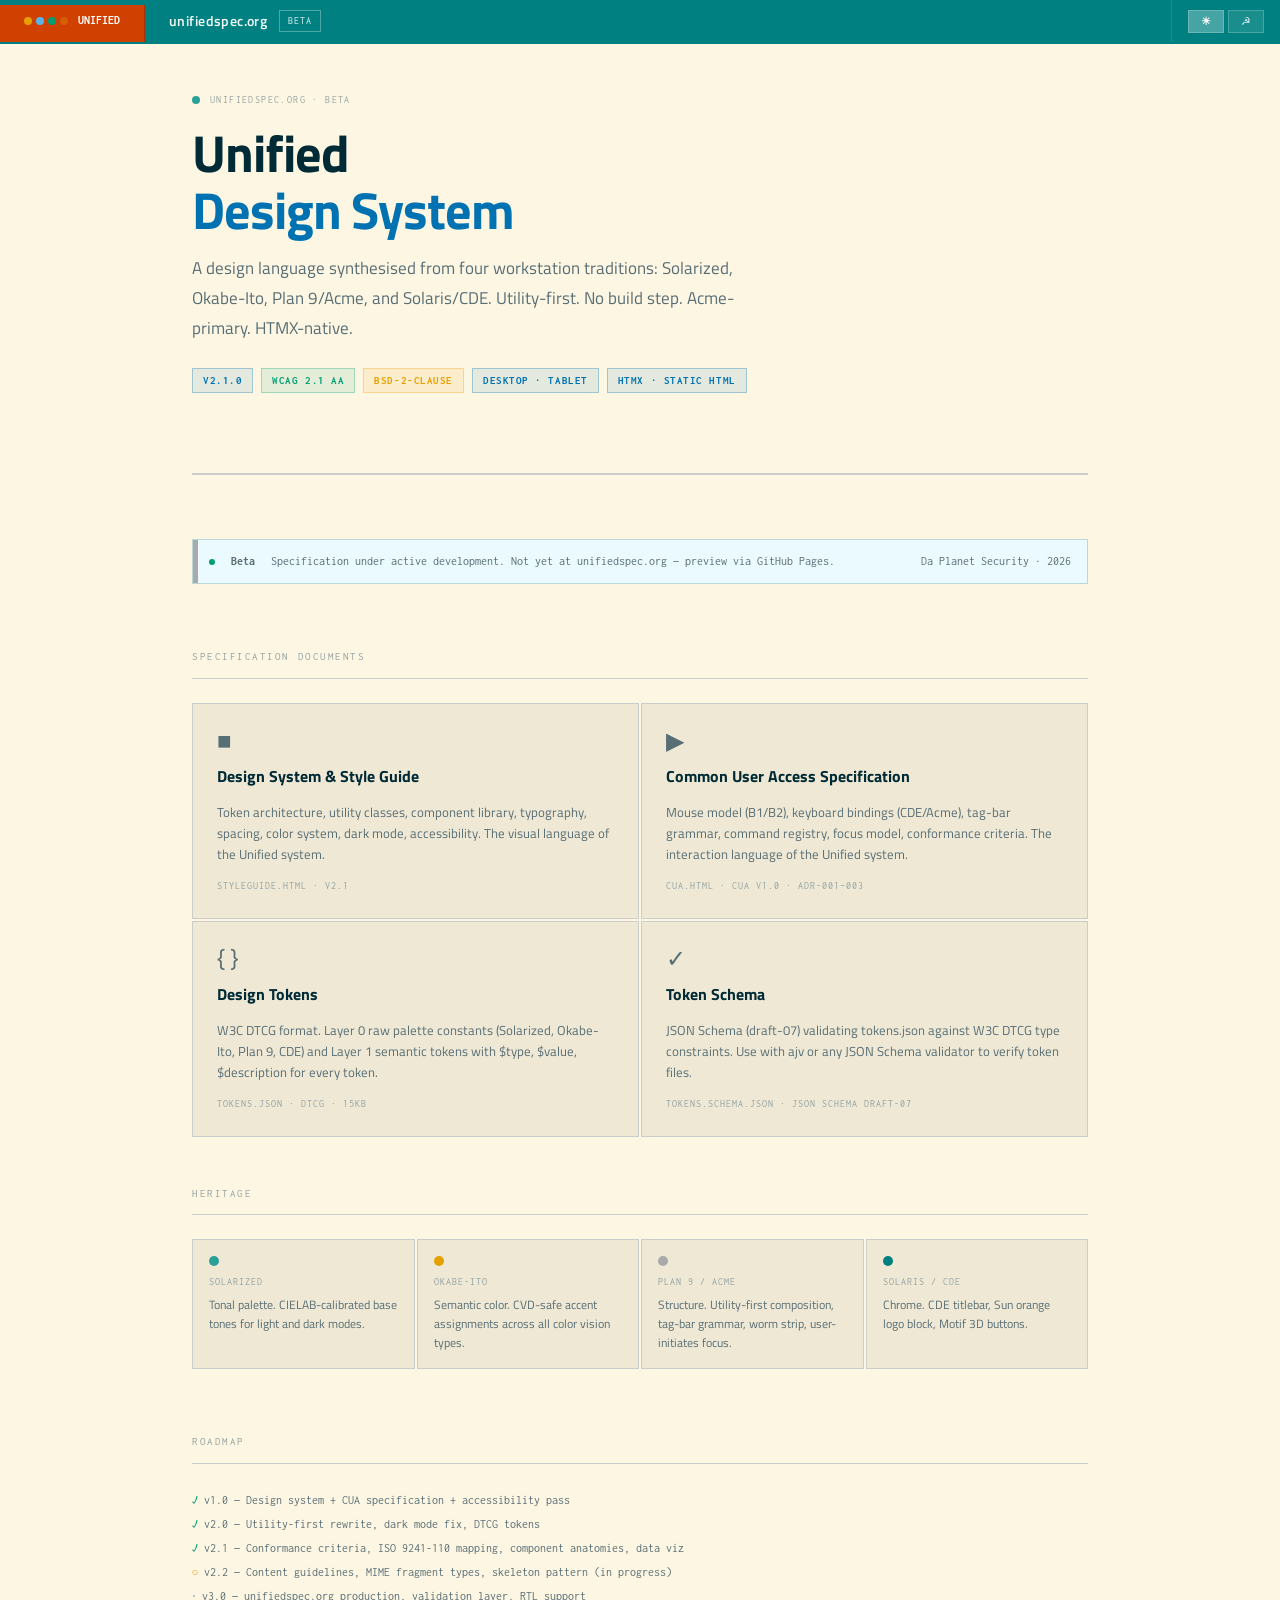
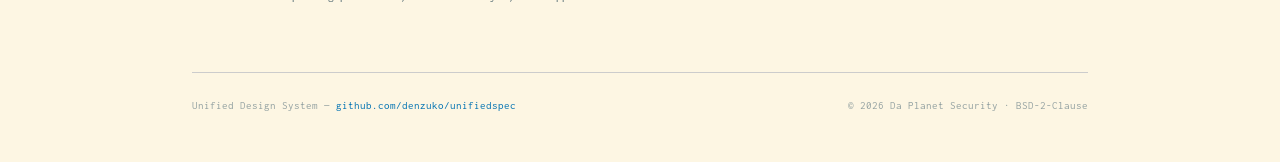
==== index.html @ cf708d06 "feat: Unified Design System v2.1.0 initial release Design system specification synthesised from four" ====
<!DOCTYPE html>
<html lang="en" data-theme="light">
<head>
<meta charset="UTF-8">
<meta name="viewport" content="width=device-width, initial-scale=1.0">
<title>Unified Design System — unifiedspec.org beta</title>
<link rel="preconnect" href="https://fonts.googleapis.com">
<link rel="preconnect" href="https://fonts.gstatic.com" crossorigin>
<link href="https://fonts.googleapis.com/css2?family=Titillium+Web:wght@300;400;600;700&family=Inconsolata:wght@400;700&display=swap" rel="stylesheet">
<style>
:root {
  --sol-base03:#002b36;--sol-base3:#fdf6e3;--sol-base2:#eee8d5;
  --sol-base01:#586e75;--sol-base1:#93a1a1;--sol-cyan:#2aa198;
  --oi-blue:#0072b2;--oi-skyblue:#56b4e9;--oi-green:#009e73;
  --oi-orange:#e69f00;--oi-vermillion:#d55e00;--oi-pink:#cc79a7;
  --p9-scroll:#aaaaaa;--cde-teal:#008080;--sun-orange:#d04000;
  --bg:var(--sol-base3);--bg-surface:var(--sol-base2);
  --bg-tag:#eafaff;--bg-titlebar:var(--cde-teal);
  --fg-head:var(--sol-base03);--fg-body:var(--sol-base01);
  --fg-muted:var(--sol-base01);--fg-faint:var(--sol-base1);
  --fg-on-dark:var(--sol-base3);
  --border:#999;--border-lt:#ccc;--border-tag:#b8d8d8;
  --border-titlebar:var(--cde-teal);
  --primary:var(--oi-blue);--worm:var(--p9-scroll);
  --font-ui:'Titillium Web',Arial,sans-serif;
  --font-mono:'Inconsolata','Courier New',monospace;
}
[data-theme="dark"] {
  --bg:var(--sol-base03);--bg-surface:#073642;
  --bg-tag:#052030;--bg-titlebar:#005060;
  --fg-head:var(--sol-base3);--fg-body:var(--sol-base1);
  --fg-faint:var(--sol-base01);--border:#073642;--border-lt:#0d3040;
  --primary:var(--oi-skyblue);--worm:#3a5a6a;
}
*,*::before,*::after{box-sizing:border-box;margin:0;padding:0}
html{font-size:16px}
body{background:var(--bg);color:var(--fg-body);font-family:var(--font-ui);line-height:1.6}
a{color:var(--primary);text-decoration:none}a:hover{text-decoration:underline}
*:focus{outline:none}*:focus-visible{outline:2px solid var(--primary);outline-offset:2px}
.skip-link{position:absolute;top:-40px;left:0;z-index:100;background:var(--bg-titlebar);color:var(--fg-on-dark);padding:12px 24px;font-family:var(--font-mono);font-size:0.8125rem;font-weight:700;text-decoration:none}
.skip-link:focus-visible{top:0}
.cde-bar{background:var(--bg-titlebar);border-bottom:2px solid var(--border-titlebar);display:flex;align-items:stretch;height:44px;position:sticky;top:0;z-index:30}
.cde-logo{background:var(--sun-orange);border-right:1px solid rgba(0,0,0,.2);padding:0 24px;display:flex;align-items:center;font-family:var(--font-mono);font-size:0.75rem;font-weight:700;color:#fff;gap:10px;white-space:nowrap}
.logo-dots{display:flex;gap:4px}.logo-dots span{width:8px;height:8px;border-radius:50%}
.cde-title{padding:0 24px;flex:1;display:flex;align-items:center;font-family:var(--font-ui);font-size:0.875rem;font-weight:600;color:rgba(255,255,255,.95);letter-spacing:.03em}
.cde-badge{font-family:var(--font-mono);font-size:0.625rem;padding:2px 8px;border:1px solid rgba(255,255,255,.3);color:rgba(255,255,255,.7);text-transform:uppercase;letter-spacing:.08em;margin-right:8px}
.cde-theme{display:flex;align-items:center;gap:4px;padding:0 16px;border-left:1px solid rgba(255,255,255,.1)}
.cde-theme button{background:rgba(255,255,255,.1);border:1px solid rgba(255,255,255,.2);color:rgba(255,255,255,.85);font-family:var(--font-mono);font-size:0.6875rem;padding:4px 12px;cursor:pointer}
.cde-theme button:hover{background:rgba(255,255,255,.22)}
.cde-theme button.active{background:rgba(255,255,255,.28);color:#fff;font-weight:700}
main{max-width:960px;margin:0 auto;padding:48px 32px}
.hero{border-bottom:2px solid var(--border-lt);padding-bottom:48px;margin-bottom:64px}
.hero-tag{font-family:var(--font-mono);font-size:0.625rem;text-transform:uppercase;letter-spacing:.14em;color:var(--fg-faint);margin-bottom:16px;display:flex;align-items:center;gap:10px}
.hero-tag::before{content:'';display:inline-block;width:8px;height:8px;border-radius:50%;background:var(--sol-cyan)}
h1{font-family:var(--font-ui);font-size:3.25rem;font-weight:700;line-height:1.1;color:var(--fg-head);margin-bottom:16px;letter-spacing:-.02em}
h1 em{font-style:normal;color:var(--primary)}
.hero-sub{font-family:var(--font-ui);font-size:1.0625rem;color:var(--fg-muted);max-width:58ch;line-height:1.75;margin-bottom:24px}
.chips{display:flex;gap:8px;flex-wrap:wrap;margin-bottom:32px}
.chip{font-family:var(--font-mono);font-size:0.6875rem;font-weight:700;text-transform:uppercase;letter-spacing:.05em;padding:3px 10px;border:1px solid;background:color-mix(in srgb,var(--primary) 10%,transparent);border-color:color-mix(in srgb,var(--primary) 30%,transparent);color:var(--primary)}
.chip.g{background:color-mix(in srgb,var(--oi-green) 10%,transparent);border-color:color-mix(in srgb,var(--oi-green) 30%,transparent);color:var(--oi-green)}
.chip.o{background:color-mix(in srgb,var(--oi-orange) 10%,transparent);border-color:color-mix(in srgb,var(--oi-orange) 30%,transparent);color:var(--oi-orange)}
.grid{display:grid;grid-template-columns:1fr 1fr;gap:2px;margin-bottom:64px}
.card{background:var(--bg-surface);padding:24px;border:1px solid var(--border-lt);display:flex;flex-direction:column;gap:12px;text-decoration:none;color:inherit}
.card:hover{border-color:var(--primary);text-decoration:none}
.card-icon{font-size:1.5rem;line-height:1}
.card-name{font-family:var(--font-ui);font-size:1rem;font-weight:700;color:var(--fg-head)}
.card-desc{font-family:var(--font-ui);font-size:0.8125rem;color:var(--fg-muted);line-height:1.65}
.card-meta{font-family:var(--font-mono);font-size:0.625rem;text-transform:uppercase;letter-spacing:.1em;color:var(--fg-faint);margin-top:auto}
.card-arrow{font-size:1.125rem;color:var(--primary)}
.section-head{font-family:var(--font-mono);font-size:0.6875rem;text-transform:uppercase;letter-spacing:.14em;color:var(--fg-faint);padding-bottom:12px;border-bottom:1px solid var(--border-lt);margin-bottom:24px}
.heritage{display:grid;grid-template-columns:repeat(4,1fr);gap:2px;margin-bottom:64px}
.hcard{background:var(--bg-surface);border:1px solid var(--border-lt);padding:16px}
.hcard-dot{width:10px;height:10px;border-radius:50%;margin-bottom:8px}
.hcard-name{font-family:var(--font-mono);font-size:0.625rem;text-transform:uppercase;letter-spacing:.1em;color:var(--fg-faint);margin-bottom:6px}
.hcard-role{font-family:var(--font-ui);font-size:0.75rem;color:var(--fg-body);line-height:1.55}
.status-bar{background:var(--bg-tag);border:1px solid var(--border-tag);padding:12px 16px;font-family:var(--font-mono);font-size:0.75rem;color:var(--fg-muted);display:flex;align-items:center;gap:16px;margin-bottom:64px;position:relative}
.status-bar::before{content:'';position:absolute;left:0;top:0;bottom:0;width:5px;background:var(--worm)}
.status-dot{width:6px;height:6px;border-radius:50%;background:var(--oi-green)}
footer{border-top:1px solid var(--border-lt);padding-top:24px;font-family:var(--font-mono);font-size:0.6875rem;color:var(--fg-faint);display:flex;justify-content:space-between;align-items:center;flex-wrap:gap}
@media (max-width:767px){.grid,.heritage{grid-template-columns:1fr}h1{font-size:2.25rem}}
@media print{.cde-bar,.skip-link,.cde-theme{display:none!important}main{padding:0}}
@media(forced-colors:active){*:focus-visible{outline:2px solid Highlight}}
</style>
</head>
<body>
<a href="#main-content" class="skip-link">Skip to main content</a>
<div class="cde-bar">
  <div class="cde-logo">
    <div class="logo-dots">
      <span style="background:#e69f00"></span><span style="background:#56b4e9"></span>
      <span style="background:#009e73"></span><span style="background:#d55e00"></span>
    </div>UNIFIED
  </div>
  <div class="cde-title">
    unifiedspec.org
    <span class="cde-badge" style="margin-left:12px">beta</span>
  </div>
  <div class="cde-theme">
    <button id="bl" class="active" onclick="setTheme('light','bl')">&#9728;</button>
    <button id="bd" onclick="setTheme('dark','bd')">&#9773;</button>
  </div>
</div>

<main id="main-content">
  <div class="hero">
    <div class="hero-tag">unifiedspec.org &#183; beta</div>
    <h1>Unified<br><em>Design System</em></h1>
    <p class="hero-sub">A design language synthesised from four workstation traditions: Solarized, Okabe-Ito, Plan&#160;9/Acme, and Solaris/CDE. Utility-first. No build step. Acme-primary. HTMX-native.</p>
    <div class="chips">
      <span class="chip">v2.1.0</span>
      <span class="chip g">WCAG 2.1 AA</span>
      <span class="chip o">BSD-2-Clause</span>
      <span class="chip">Desktop &#183; Tablet</span>
      <span class="chip">HTMX &#183; Static HTML</span>
    </div>
  </div>

  <div class="status-bar">
    <span class="status-dot"></span>
    <strong style="color:var(--fg-body)">Beta</strong>
    <span>Specification under active development. Not yet at unifiedspec.org &#8212; preview via GitHub Pages.</span>
    <span style="margin-left:auto">Da Planet Security &#183; 2026</span>
  </div>

  <div class="section-head">Specification documents</div>
  <div class="grid" style="margin-bottom:48px">
    <a href="styleguide.html" class="card">
      <div class="card-icon">&#9632;</div>
      <div class="card-name">Design System &amp; Style Guide</div>
      <div class="card-desc">Token architecture, utility classes, component library, typography, spacing, color system, dark mode, accessibility. The visual language of the Unified system.</div>
      <div class="card-meta">styleguide.html &#183; v2.1</div>
    </a>
    <a href="cua.html" class="card">
      <div class="card-icon">&#9654;</div>
      <div class="card-name">Common User Access Specification</div>
      <div class="card-desc">Mouse model (B1/B2), keyboard bindings (CDE/Acme), tag-bar grammar, command registry, focus model, conformance criteria. The interaction language of the Unified system.</div>
      <div class="card-meta">cua.html &#183; CUA v1.0 &#183; ADR-001–003</div>
    </a>
    <a href="tokens.json" class="card">
      <div class="card-icon">{ }</div>
      <div class="card-name">Design Tokens</div>
      <div class="card-desc">W3C DTCG format. Layer 0 raw palette constants (Solarized, Okabe-Ito, Plan&#160;9, CDE) and Layer 1 semantic tokens with $type, $value, $description for every token.</div>
      <div class="card-meta">tokens.json &#183; DTCG &#183; 15KB</div>
    </a>
    <a href="tokens.schema.json" class="card">
      <div class="card-icon">&#10003;</div>
      <div class="card-name">Token Schema</div>
      <div class="card-desc">JSON Schema (draft-07) validating tokens.json against W3C DTCG type constraints. Use with ajv or any JSON Schema validator to verify token files.</div>
      <div class="card-meta">tokens.schema.json &#183; JSON Schema draft-07</div>
    </a>
  </div>

  <div class="section-head">Heritage</div>
  <div class="heritage">
    <div class="hcard"><div class="hcard-dot" style="background:var(--sol-cyan)"></div><div class="hcard-name">Solarized</div><div class="hcard-role">Tonal palette. CIELAB-calibrated base tones for light and dark modes.</div></div>
    <div class="hcard"><div class="hcard-dot" style="background:var(--oi-orange)"></div><div class="hcard-name">Okabe-Ito</div><div class="hcard-role">Semantic color. CVD-safe accent assignments across all color vision types.</div></div>
    <div class="hcard"><div class="hcard-dot" style="background:var(--p9-scroll)"></div><div class="hcard-name">Plan&#160;9 / Acme</div><div class="hcard-role">Structure. Utility-first composition, tag-bar grammar, worm strip, user-initiates focus.</div></div>
    <div class="hcard"><div class="hcard-dot" style="background:var(--cde-teal)"></div><div class="hcard-name">Solaris / CDE</div><div class="hcard-role">Chrome. CDE titlebar, Sun orange logo block, Motif 3D buttons.</div></div>
  </div>

  <div class="section-head">Roadmap</div>
  <div style="font-family:var(--font-mono);font-size:0.75rem;color:var(--fg-muted);line-height:2;margin-bottom:64px">
    <div><span style="color:var(--oi-green)">&#10003;</span> v1.0 &#8212; Design system + CUA specification + accessibility pass</div>
    <div><span style="color:var(--oi-green)">&#10003;</span> v2.0 &#8212; Utility-first rewrite, dark mode fix, DTCG tokens</div>
    <div><span style="color:var(--oi-green)">&#10003;</span> v2.1 &#8212; Conformance criteria, ISO&#160;9241-110 mapping, component anatomies, data&#160;viz</div>
    <div><span style="color:var(--oi-orange)">&#9675;</span> v2.2 &#8212; Content guidelines, MIME fragment types, skeleton pattern (in progress)</div>
    <div><span style="color:var(--fg-faint)">&#8901;</span> v3.0 &#8212; unifiedspec.org production, validation layer, RTL support</div>
  </div>

  <footer>
    <span>Unified Design System &#8212; <a href="https://github.com/denzuko/unifiedspec">github.com/denzuko/unifiedspec</a></span>
    <span>&#169; 2026 Da Planet Security &#183; BSD-2-Clause</span>
  </footer>
</main>
<script>
function setTheme(t,id){
  document.documentElement.dataset.theme=t;
  document.querySelectorAll('.cde-theme button').forEach(b=>b.classList.remove('active'));
  document.getElementById(id).classList.add('active');
}
</script>
</body>
</html>
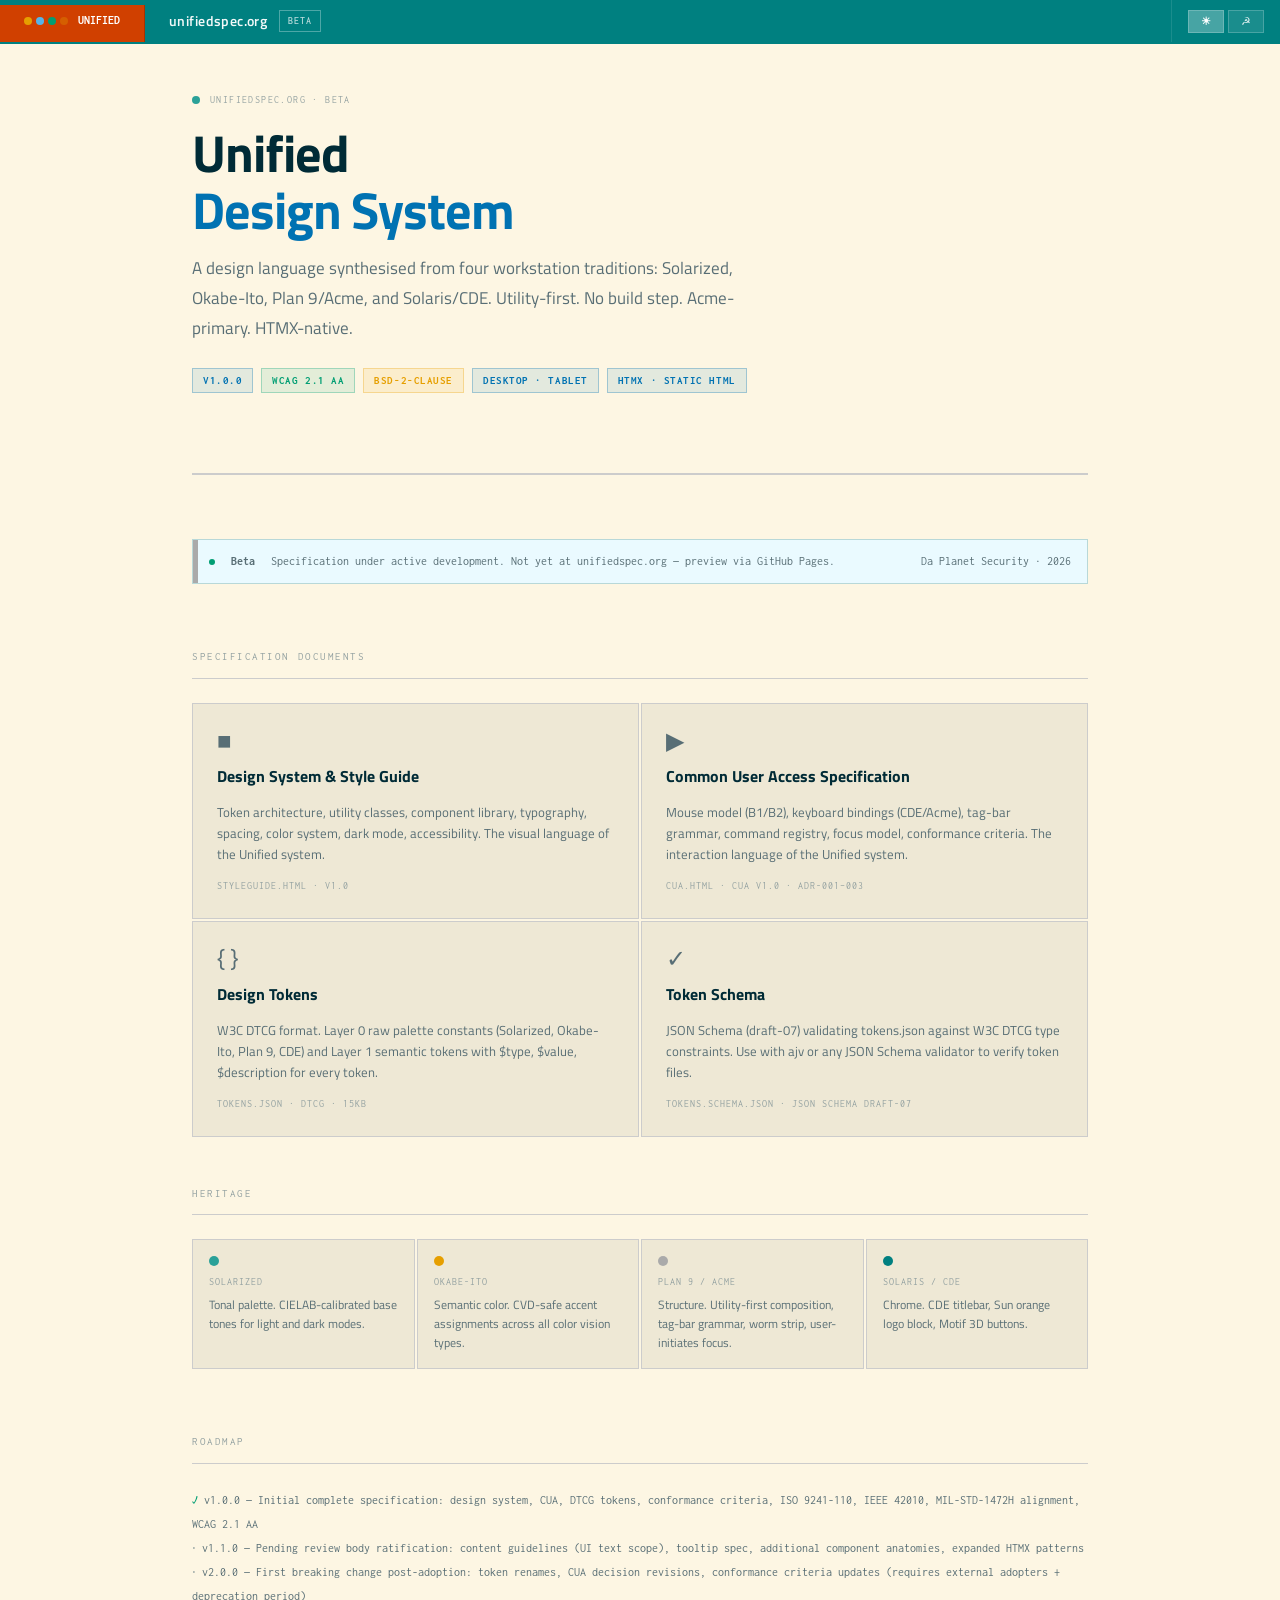
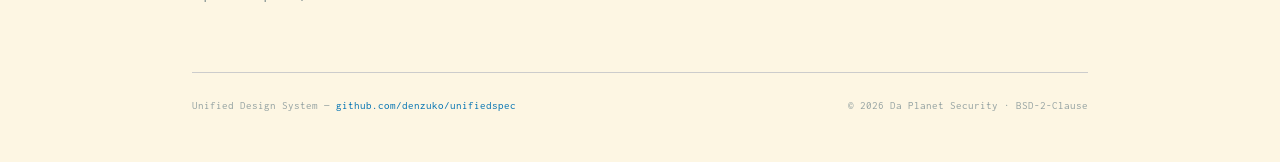
==== commit 6ab3c7c1: "chore: correct versioning to v1.0.0 This is the initial complete specification — no prior published " ====
--- a/index.html
+++ b/index.html
@@ -107,7 +107,7 @@
     <h1>Unified<br><em>Design System</em></h1>
     <p class="hero-sub">A design language synthesised from four workstation traditions: Solarized, Okabe-Ito, Plan&#160;9/Acme, and Solaris/CDE. Utility-first. No build step. Acme-primary. HTMX-native.</p>
     <div class="chips">
-      <span class="chip">v2.1.0</span>
+      <span class="chip">v1.0.0</span>
       <span class="chip g">WCAG 2.1 AA</span>
       <span class="chip o">BSD-2-Clause</span>
       <span class="chip">Desktop &#183; Tablet</span>
@@ -128,7 +128,7 @@
       <div class="card-icon">&#9632;</div>
       <div class="card-name">Design System &amp; Style Guide</div>
       <div class="card-desc">Token architecture, utility classes, component library, typography, spacing, color system, dark mode, accessibility. The visual language of the Unified system.</div>
-      <div class="card-meta">styleguide.html &#183; v2.1</div>
+      <div class="card-meta">styleguide.html &#183; v1.0</div>
     </a>
     <a href="cua.html" class="card">
       <div class="card-icon">&#9654;</div>
@@ -160,11 +160,9 @@
 
   <div class="section-head">Roadmap</div>
   <div style="font-family:var(--font-mono);font-size:0.75rem;color:var(--fg-muted);line-height:2;margin-bottom:64px">
-    <div><span style="color:var(--oi-green)">&#10003;</span> v1.0 &#8212; Design system + CUA specification + accessibility pass</div>
-    <div><span style="color:var(--oi-green)">&#10003;</span> v2.0 &#8212; Utility-first rewrite, dark mode fix, DTCG tokens</div>
-    <div><span style="color:var(--oi-green)">&#10003;</span> v2.1 &#8212; Conformance criteria, ISO&#160;9241-110 mapping, component anatomies, data&#160;viz</div>
-    <div><span style="color:var(--oi-orange)">&#9675;</span> v2.2 &#8212; Content guidelines, MIME fragment types, skeleton pattern (in progress)</div>
-    <div><span style="color:var(--fg-faint)">&#8901;</span> v3.0 &#8212; unifiedspec.org production, validation layer, RTL support</div>
+    <div><span style="color:var(--oi-green)">&#10003;</span> v1.0.0 &#8212; Initial complete specification: design system, CUA, DTCG tokens, conformance criteria, ISO&#160;9241-110, IEEE&#160;42010, MIL-STD-1472H alignment, WCAG&#160;2.1&#160;AA</div>
+    <div><span style="color:var(--fg-faint)">&#8901;</span> v1.1.0 &#8212; Pending review body ratification: content guidelines (UI text scope), tooltip spec, additional component anatomies, expanded HTMX patterns</div>
+    <div><span style="color:var(--fg-faint)">&#8901;</span> v2.0.0 &#8212; First breaking change post-adoption: token renames, CUA decision revisions, conformance criteria updates (requires external adopters + deprecation period)</div>
   </div>
 
   <footer>
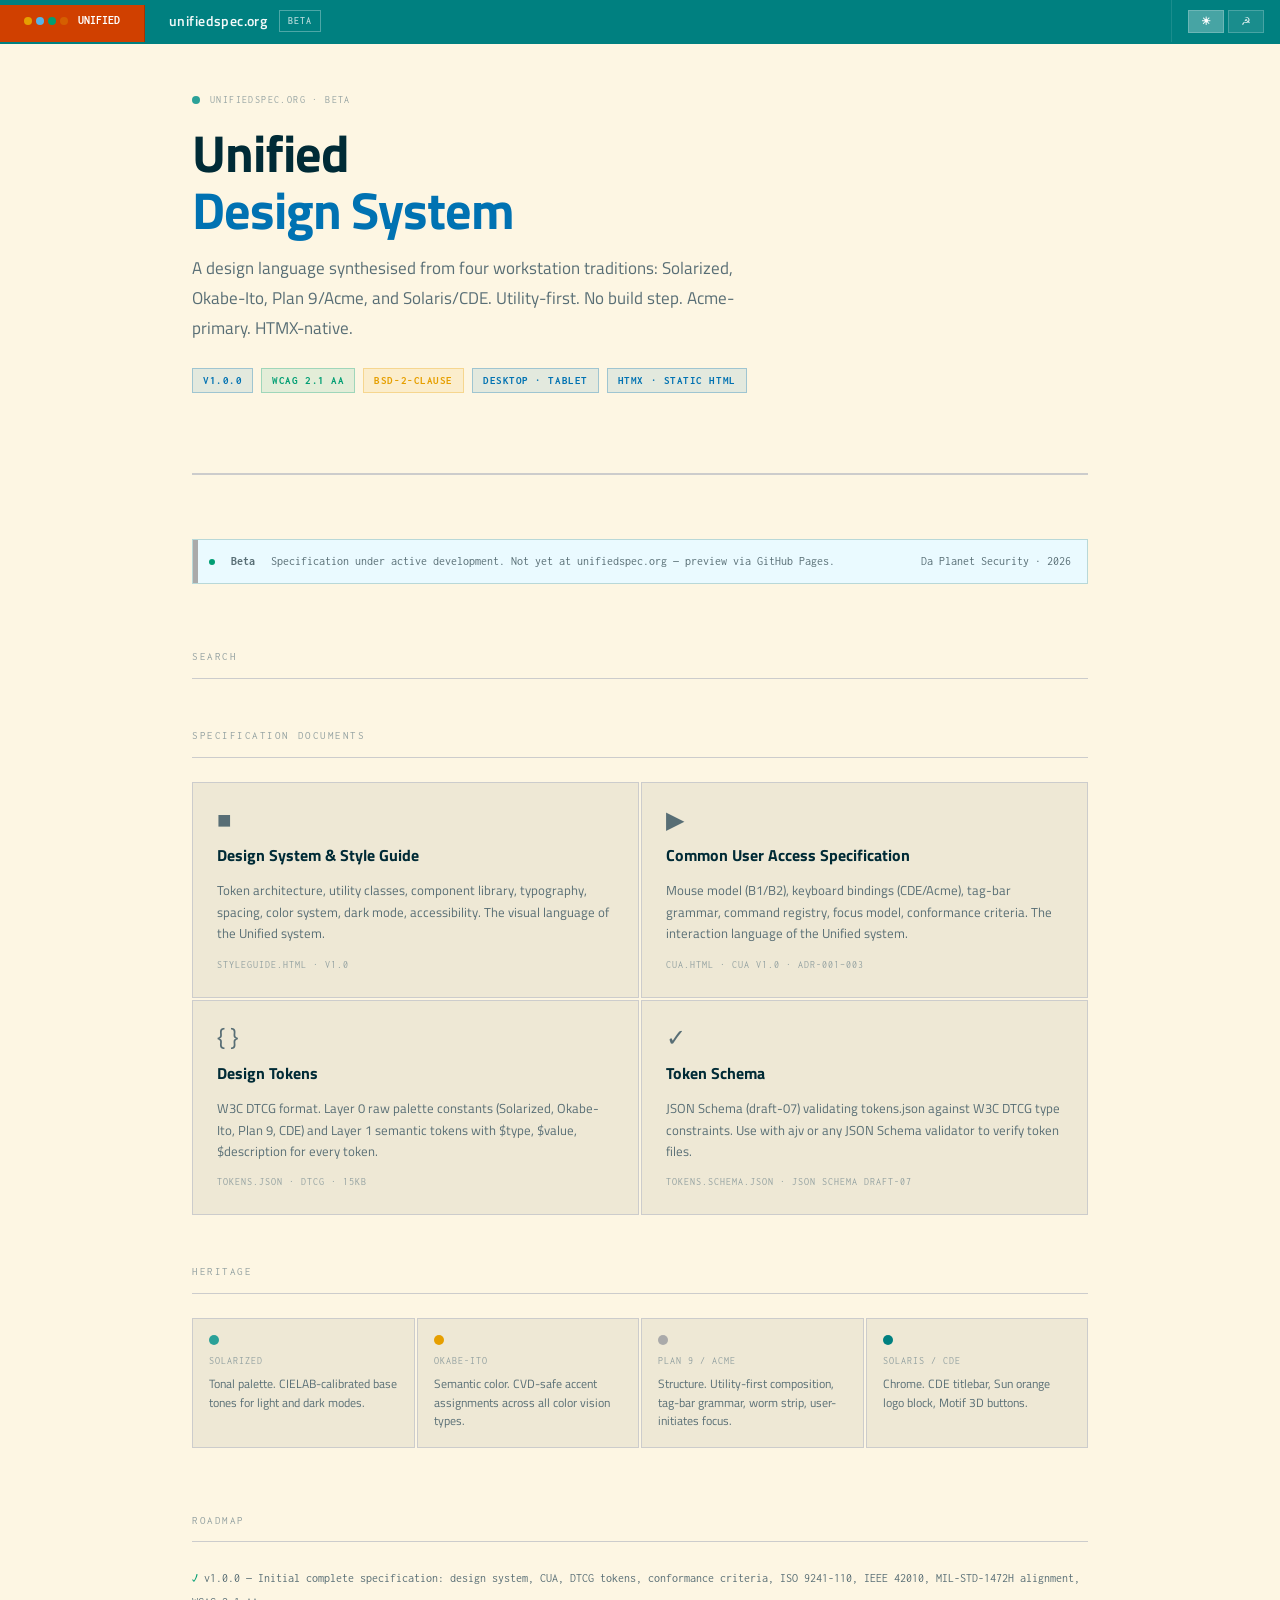
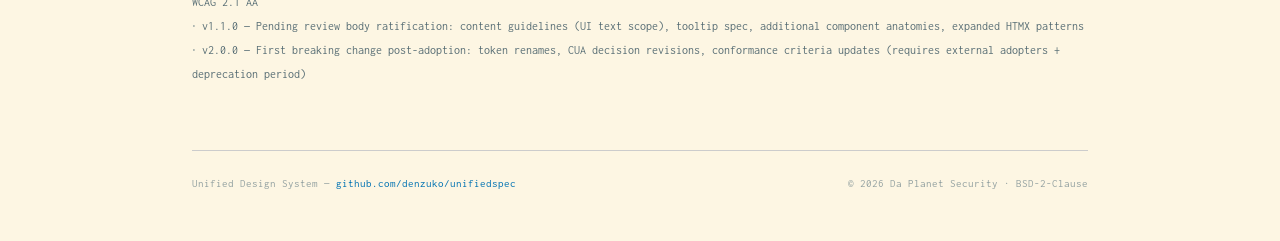
==== commit 6435e34a: "feat(search): add Pagefind site search - data-pagefind-body on <main> in all three HTML files - data" ====
--- a/index.html
+++ b/index.html
@@ -81,10 +81,67 @@
 @media print{.cde-bar,.skip-link,.cde-theme{display:none!important}main{padding:0}}
 @media(forced-colors:active){*:focus-visible{outline:2px solid Highlight}}
 </style>
-</head>
+
+<link rel="stylesheet" href="/unifiedspec/pagefind/pagefind-ui.css">
+
+<style>
+/* Pagefind search widget — Unified system styling */
+.search-wrap {
+  margin-bottom: 48px;
+}
+.search-wrap .pagefind-ui {
+  --pagefind-ui-scale: 0.9;
+  --pagefind-ui-primary: var(--primary);
+  --pagefind-ui-text: var(--fg-body);
+  --pagefind-ui-background: var(--bg);
+  --pagefind-ui-border: var(--border);
+  --pagefind-ui-tag: var(--bg-surface);
+  --pagefind-ui-border-width: 1.5px;
+  --pagefind-ui-border-radius: 0px;
+  --pagefind-ui-font: var(--font-mono);
+}
+/* Override pagefind button to match tag-bar cmd style */
+.pagefind-ui__search-input {
+  border: 1.5px solid var(--border) !important;
+  background: var(--bg) !important;
+  color: var(--fg-body) !important;
+  font-family: var(--font-mono) !important;
+  font-size: 0.8125rem !important;
+  border-radius: 0 !important;
+  padding: 8px 16px !important;
+}
+.pagefind-ui__search-input:focus {
+  border-color: var(--primary) !important;
+  outline: none !important;
+  box-shadow: 0 0 0 2px color-mix(in srgb, var(--primary) 15%, transparent) !important;
+  background: var(--bg-sel) !important;
+}
+.pagefind-ui__search-clear {
+  background: var(--bg-surface) !important;
+  color: var(--fg-muted) !important;
+  border: 1px solid var(--border-lt) !important;
+  border-radius: 0 !important;
+}
+.pagefind-ui__result {
+  border-bottom: 1px solid var(--border-lt) !important;
+  padding: 16px 0 !important;
+}
+.pagefind-ui__result-link {
+  color: var(--primary) !important;
+  font-family: var(--font-mono) !important;
+  font-size: 0.8125rem !important;
+}
+.pagefind-ui__result-excerpt {
+  color: var(--fg-muted) !important;
+  font-family: var(--font-ui) !important;
+  font-size: 0.8125rem !important;
+  line-height: 1.6 !important;
+}
+mark { background: var(--bg-sel) !important; color: var(--fg-head) !important; }
+</style></head>
 <body>
-<a href="#main-content" class="skip-link">Skip to main content</a>
-<div class="cde-bar">
+<a href="#main-content" class="skip-link" data-pagefind-ignore>Skip to main content</a>
+<div class="cde-bar" data-pagefind-ignore">
   <div class="cde-logo">
     <div class="logo-dots">
       <span style="background:#e69f00"></span><span style="background:#56b4e9"></span>
@@ -101,7 +158,7 @@
   </div>
 </div>
 
-<main id="main-content">
+<main id="main-content" data-pagefind-body>
   <div class="hero">
     <div class="hero-tag">unifiedspec.org &#183; beta</div>
     <h1>Unified<br><em>Design System</em></h1>
@@ -122,6 +179,12 @@
     <span style="margin-left:auto">Da Planet Security &#183; 2026</span>
   </div>
 
+
+  <div class="search-wrap" id="search">
+    <div class="section-head">Search</div>
+    <div id="pagefind-search"></div>
+  </div>
+
   <div class="section-head">Specification documents</div>
   <div class="grid" style="margin-bottom:48px">
     <a href="styleguide.html" class="card">
@@ -177,5 +240,17 @@
   document.getElementById(id).classList.add('active');
 }
 </script>
+
+<script src="/unifiedspec/pagefind/pagefind-ui.js"></script>
+<script>
+window.addEventListener('DOMContentLoaded', function() {
+  new PagefindUI({
+    element: '#pagefind-search',
+    showSubResults: true,
+    highlightParam: 'highlight',
+    resetStyles: false,
+  });
+});
+</script>
 </body>
 </html>
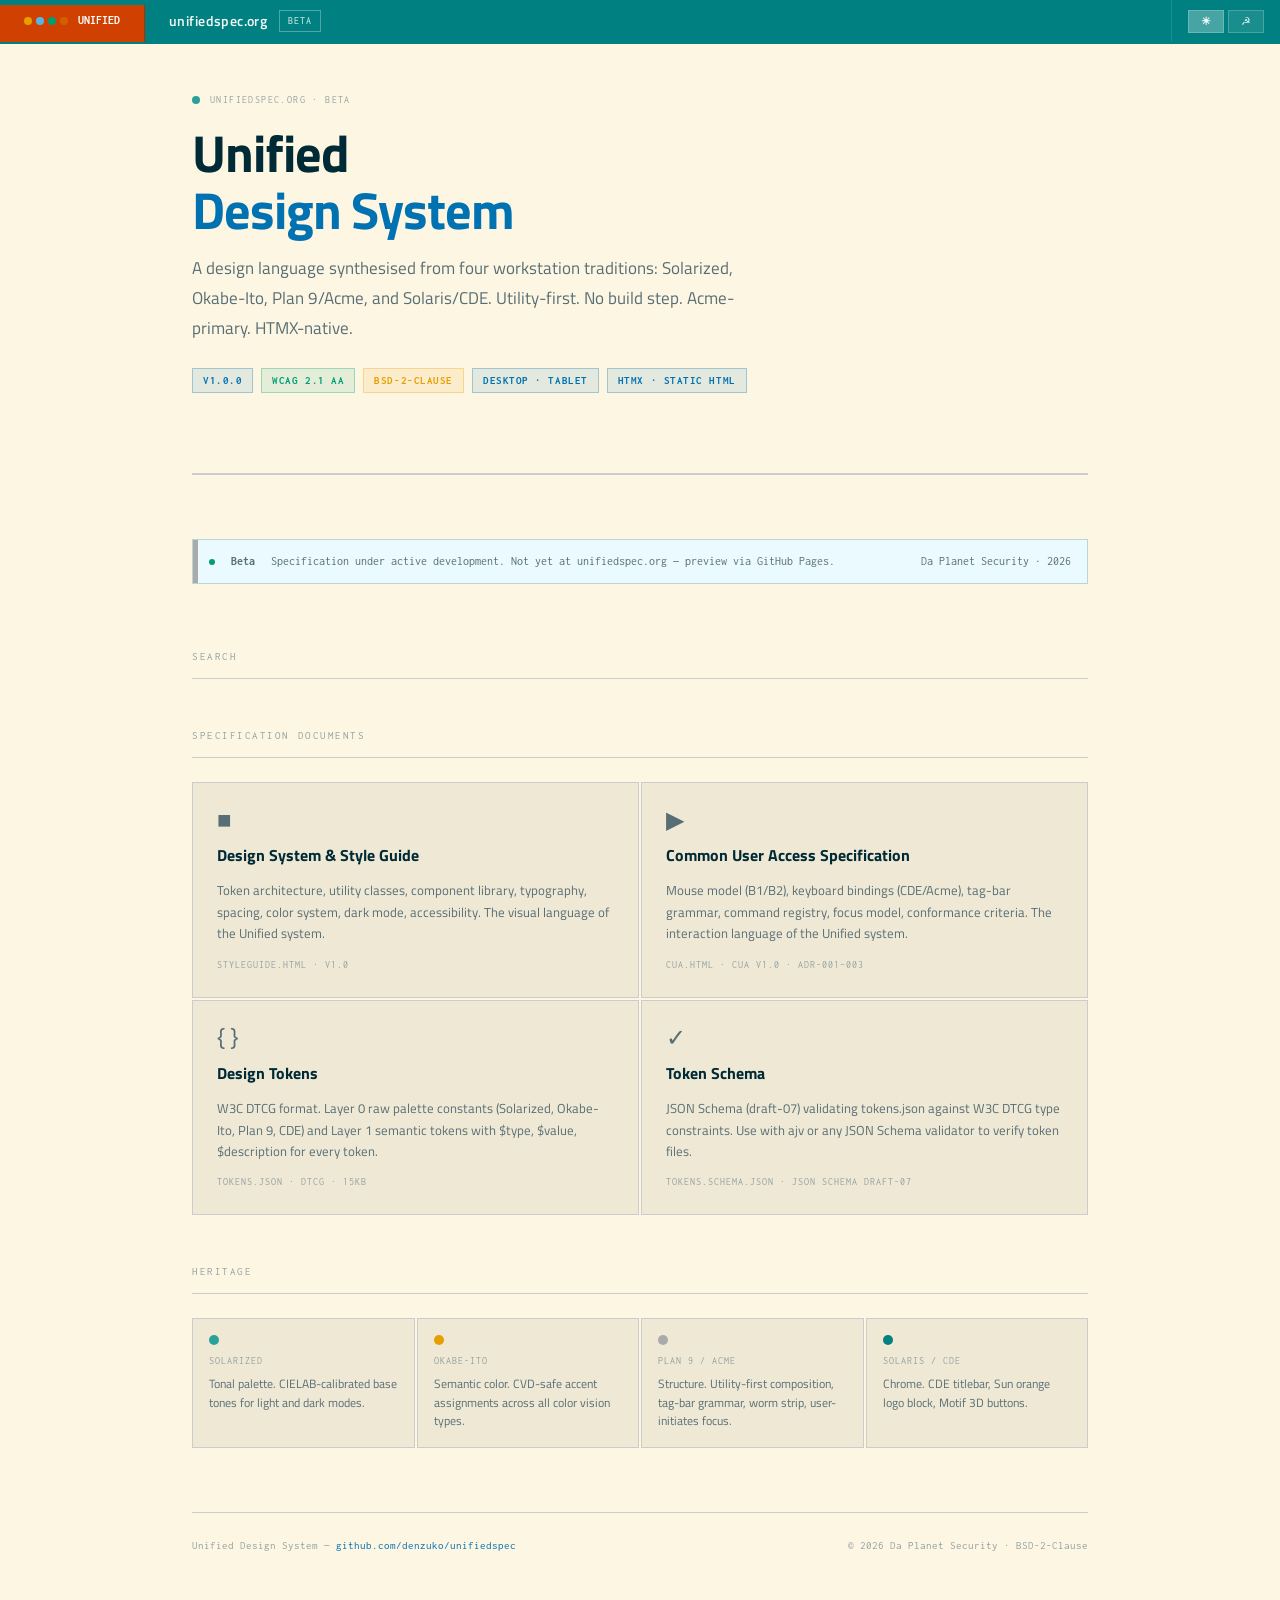
==== commit 5b057212: "fix: remove roadmap, fix anchor scroll offset, add pagefind highlight - index.html: roadmap section " ====
--- a/index.html
+++ b/index.html
@@ -158,7 +158,7 @@
   </div>
 </div>
 
-<main id="main-content" data-pagefind-body>
+<main id="main-content" data-pagefind-body style="scroll-margin-top:44px">
   <div class="hero">
     <div class="hero-tag">unifiedspec.org &#183; beta</div>
     <h1>Unified<br><em>Design System</em></h1>
@@ -219,13 +219,6 @@
     <div class="hcard"><div class="hcard-dot" style="background:var(--oi-orange)"></div><div class="hcard-name">Okabe-Ito</div><div class="hcard-role">Semantic color. CVD-safe accent assignments across all color vision types.</div></div>
     <div class="hcard"><div class="hcard-dot" style="background:var(--p9-scroll)"></div><div class="hcard-name">Plan&#160;9 / Acme</div><div class="hcard-role">Structure. Utility-first composition, tag-bar grammar, worm strip, user-initiates focus.</div></div>
     <div class="hcard"><div class="hcard-dot" style="background:var(--cde-teal)"></div><div class="hcard-name">Solaris / CDE</div><div class="hcard-role">Chrome. CDE titlebar, Sun orange logo block, Motif 3D buttons.</div></div>
-  </div>
-
-  <div class="section-head">Roadmap</div>
-  <div style="font-family:var(--font-mono);font-size:0.75rem;color:var(--fg-muted);line-height:2;margin-bottom:64px">
-    <div><span style="color:var(--oi-green)">&#10003;</span> v1.0.0 &#8212; Initial complete specification: design system, CUA, DTCG tokens, conformance criteria, ISO&#160;9241-110, IEEE&#160;42010, MIL-STD-1472H alignment, WCAG&#160;2.1&#160;AA</div>
-    <div><span style="color:var(--fg-faint)">&#8901;</span> v1.1.0 &#8212; Pending review body ratification: content guidelines (UI text scope), tooltip spec, additional component anatomies, expanded HTMX patterns</div>
-    <div><span style="color:var(--fg-faint)">&#8901;</span> v2.0.0 &#8212; First breaking change post-adoption: token renames, CUA decision revisions, conformance criteria updates (requires external adopters + deprecation period)</div>
   </div>
 
   <footer>
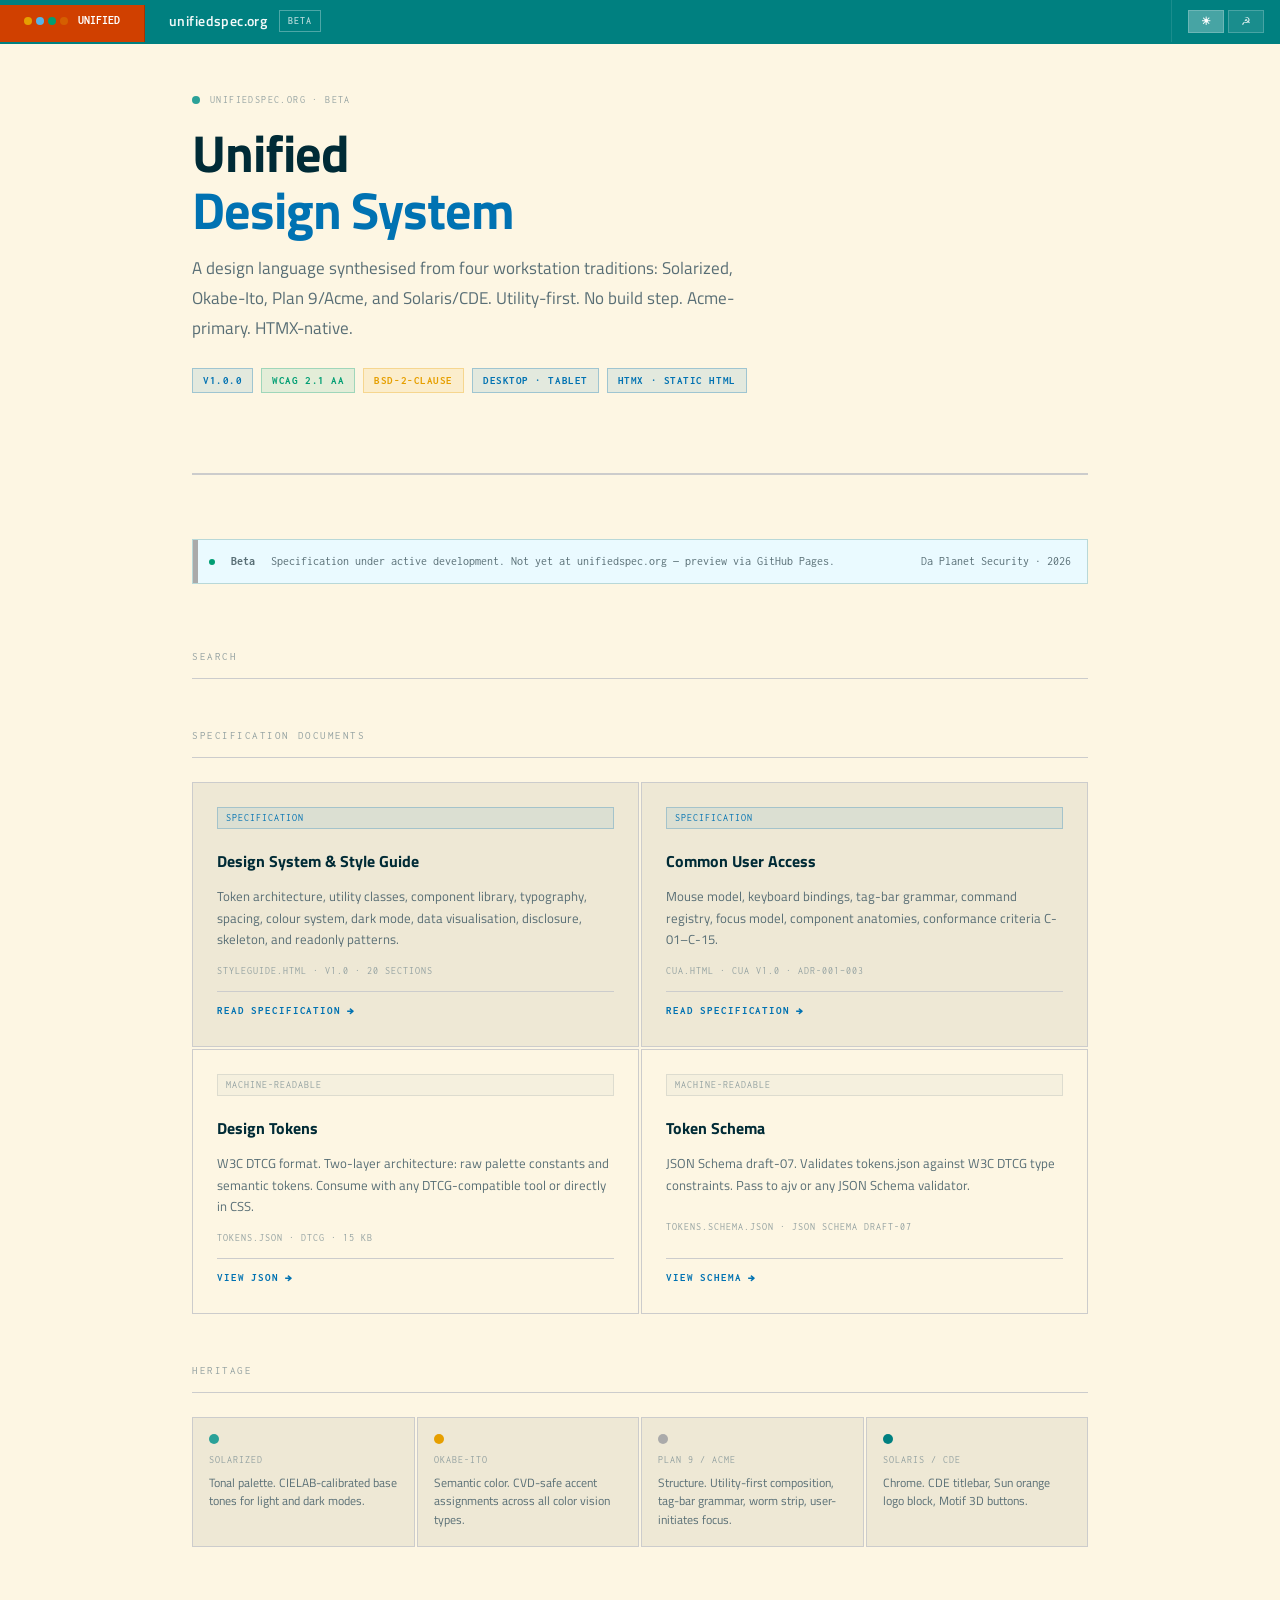
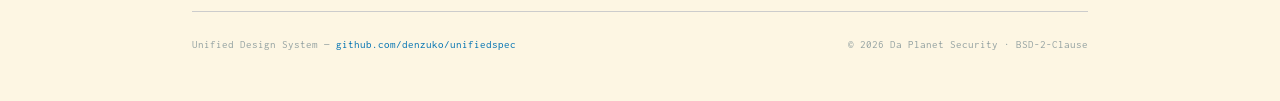
==== commit 78e1f328: "fix(index): clarify card actions, fix scroll-margin, pagefind highlight Cards: - Split into two rows" ====
--- a/index.html
+++ b/index.html
@@ -138,6 +138,25 @@
   line-height: 1.6 !important;
 }
 mark { background: var(--bg-sel) !important; color: var(--fg-head) !important; }
+
+.card-action{display:inline-flex;align-items:center;gap:6px;margin-top:auto;
+  font-family:var(--font-mono);font-size:0.6875rem;font-weight:700;
+  text-transform:uppercase;letter-spacing:.08em;
+  color:var(--primary);padding-top:8px;border-top:1px solid var(--border-lt)}
+.card-action::after{content:'\2192';font-size:0.875rem}
+.card-type{font-family:var(--font-mono);font-size:0.625rem;text-transform:uppercase;
+  letter-spacing:.1em;padding:2px 8px;border:1px solid;margin-bottom:8px;
+  display:inline-block}
+.card-type-spec{color:var(--primary);
+  background:color-mix(in srgb,var(--primary) 8%,transparent);
+  border-color:color-mix(in srgb,var(--primary) 25%,transparent)}
+.card-type-artifact{color:var(--fg-faint);
+  background:color-mix(in srgb,var(--fg-faint) 8%,transparent);
+  border-color:color-mix(in srgb,var(--fg-faint) 25%,transparent)}
+.cards-primary{display:grid;grid-template-columns:1fr 1fr;gap:2px;margin-bottom:2px}
+.cards-artifacts{display:grid;grid-template-columns:1fr 1fr;gap:2px;margin-bottom:48px}
+.cards-artifacts .card{background:var(--bg)}
+@media(max-width:767px){.cards-primary,.cards-artifacts{grid-template-columns:1fr}}
 </style></head>
 <body>
 <a href="#main-content" class="skip-link" data-pagefind-ignore>Skip to main content</a>
@@ -186,30 +205,36 @@
   </div>
 
   <div class="section-head">Specification documents</div>
-  <div class="grid" style="margin-bottom:48px">
+  <div class="cards-primary">
     <a href="styleguide.html" class="card">
-      <div class="card-icon">&#9632;</div>
+      <div class="card-type card-type-spec">Specification</div>
       <div class="card-name">Design System &amp; Style Guide</div>
-      <div class="card-desc">Token architecture, utility classes, component library, typography, spacing, color system, dark mode, accessibility. The visual language of the Unified system.</div>
-      <div class="card-meta">styleguide.html &#183; v1.0</div>
+      <div class="card-desc">Token architecture, utility classes, component library, typography, spacing, colour system, dark mode, data visualisation, disclosure, skeleton, and readonly patterns.</div>
+      <div class="card-meta">styleguide.html &#183; v1.0 &#183; 20 sections</div>
+      <div class="card-action">Read specification</div>
     </a>
     <a href="cua.html" class="card">
-      <div class="card-icon">&#9654;</div>
-      <div class="card-name">Common User Access Specification</div>
-      <div class="card-desc">Mouse model (B1/B2), keyboard bindings (CDE/Acme), tag-bar grammar, command registry, focus model, conformance criteria. The interaction language of the Unified system.</div>
-      <div class="card-meta">cua.html &#183; CUA v1.0 &#183; ADR-001–003</div>
-    </a>
+      <div class="card-type card-type-spec">Specification</div>
+      <div class="card-name">Common User Access</div>
+      <div class="card-desc">Mouse model, keyboard bindings, tag-bar grammar, command registry, focus model, component anatomies, conformance criteria C-01&#8211;C-15.</div>
+      <div class="card-meta">cua.html &#183; CUA v1.0 &#183; ADR-001&#8211;003</div>
+      <div class="card-action">Read specification</div>
+    </a>
+  </div>
+  <div class="cards-artifacts">
     <a href="tokens.json" class="card">
-      <div class="card-icon">{ }</div>
+      <div class="card-type card-type-artifact">Machine-readable</div>
       <div class="card-name">Design Tokens</div>
-      <div class="card-desc">W3C DTCG format. Layer 0 raw palette constants (Solarized, Okabe-Ito, Plan&#160;9, CDE) and Layer 1 semantic tokens with $type, $value, $description for every token.</div>
-      <div class="card-meta">tokens.json &#183; DTCG &#183; 15KB</div>
+      <div class="card-desc">W3C DTCG format. Two-layer architecture: raw palette constants and semantic tokens. Consume with any DTCG-compatible tool or directly in CSS.</div>
+      <div class="card-meta">tokens.json &#183; DTCG &#183; 15&#8202;KB</div>
+      <div class="card-action">View JSON</div>
     </a>
     <a href="tokens.schema.json" class="card">
-      <div class="card-icon">&#10003;</div>
+      <div class="card-type card-type-artifact">Machine-readable</div>
       <div class="card-name">Token Schema</div>
-      <div class="card-desc">JSON Schema (draft-07) validating tokens.json against W3C DTCG type constraints. Use with ajv or any JSON Schema validator to verify token files.</div>
+      <div class="card-desc">JSON Schema draft-07. Validates tokens.json against W3C DTCG type constraints. Pass to ajv or any JSON Schema validator.</div>
       <div class="card-meta">tokens.schema.json &#183; JSON Schema draft-07</div>
+      <div class="card-action">View schema</div>
     </a>
   </div>
 
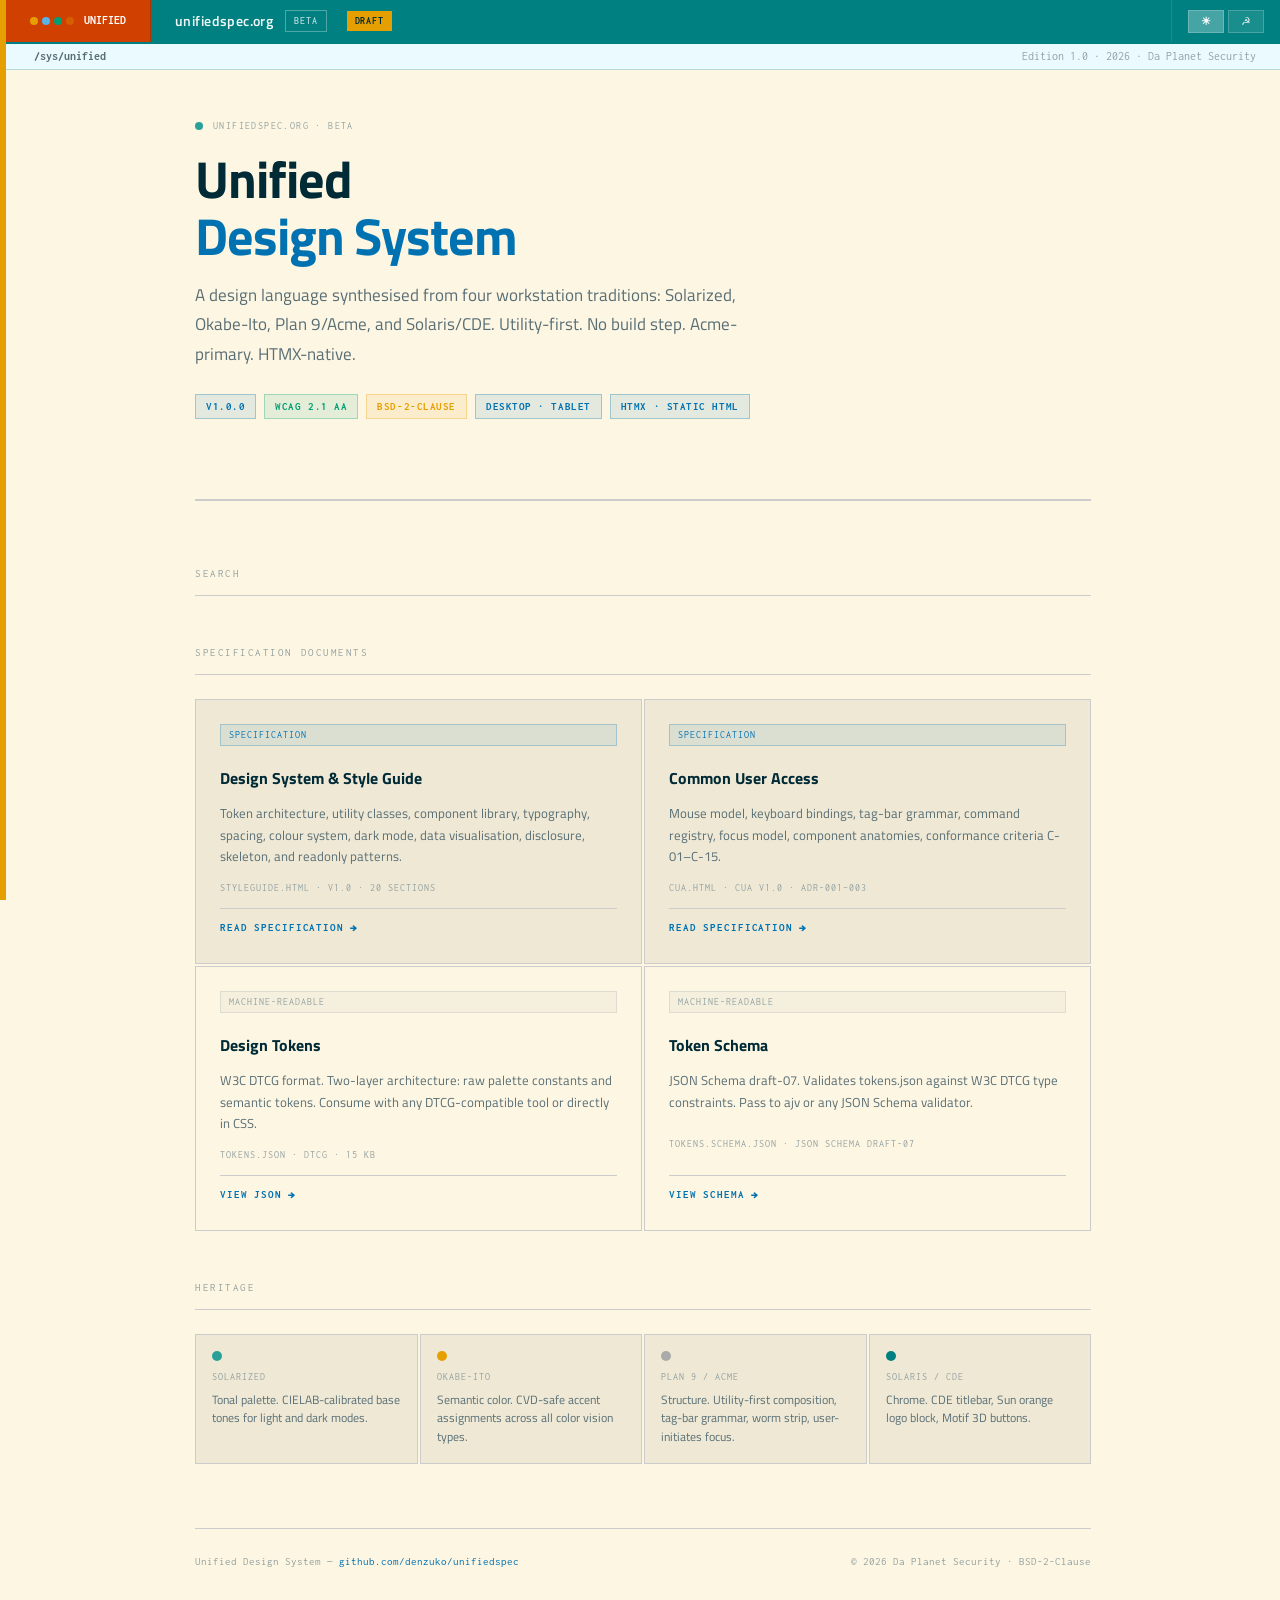
==== commit 0cc0bae8: "fix: spec status strip, skip link flash, paint issues, design consistency Skip link: - All three pag" ====
--- a/index.html
+++ b/index.html
@@ -37,8 +37,7 @@
 body{background:var(--bg);color:var(--fg-body);font-family:var(--font-ui);line-height:1.6}
 a{color:var(--primary);text-decoration:none}a:hover{text-decoration:underline}
 *:focus{outline:none}*:focus-visible{outline:2px solid var(--primary);outline-offset:2px}
-.skip-link{position:absolute;top:-40px;left:0;z-index:100;background:var(--bg-titlebar);color:var(--fg-on-dark);padding:12px 24px;font-family:var(--font-mono);font-size:0.8125rem;font-weight:700;text-decoration:none}
-.skip-link:focus-visible{top:0}
+
 .cde-bar{background:var(--bg-titlebar);border-bottom:2px solid var(--border-titlebar);display:flex;align-items:stretch;height:44px;position:sticky;top:0;z-index:30}
 .cde-logo{background:var(--sun-orange);border-right:1px solid rgba(0,0,0,.2);padding:0 24px;display:flex;align-items:center;font-family:var(--font-mono);font-size:0.75rem;font-weight:700;color:#fff;gap:10px;white-space:nowrap}
 .logo-dots{display:flex;gap:4px}.logo-dots span{width:8px;height:8px;border-radius:50%}
@@ -157,8 +156,29 @@
 .cards-artifacts{display:grid;grid-template-columns:1fr 1fr;gap:2px;margin-bottom:48px}
 .cards-artifacts .card{background:var(--bg)}
 @media(max-width:767px){.cards-primary,.cards-artifacts{grid-template-columns:1fr}}
+
+/* spec status strip */
+.spec-status-strip{position:fixed;top:0;left:0;width:6px;height:100vh;z-index:40;pointer-events:none}
+body[data-status="draft"]   .spec-status-strip{background:var(--oi-orange)}
+body[data-status="stable"]  .spec-status-strip{background:var(--oi-blue)}
+body[data-status="adopted"] .spec-status-strip{background:var(--oi-green)}
+.spec-status-badge{display:inline-block;font-family:var(--font-mono);font-size:0.625rem;font-weight:700;letter-spacing:.08em;text-transform:uppercase;padding:2px 8px;margin-left:12px;vertical-align:middle}
+body[data-status="draft"]   .spec-status-badge{background:var(--oi-orange);color:var(--sol-base03)}
+body[data-status="stable"]  .spec-status-badge{background:var(--oi-blue);color:#fff}
+body[data-status="adopted"] .spec-status-badge{background:var(--oi-green);color:#fff}
+/* skip link — visually hidden, no top:-40px flash */
+.skip-link{position:absolute!important;width:1px;height:1px;padding:0;margin:-1px;overflow:hidden;clip:rect(0,0,0,0);white-space:nowrap;border:0;text-decoration:none}
+.skip-link:focus-visible{position:fixed!important;top:44px;left:6px;z-index:200;width:auto;height:auto;padding:8px 16px;clip:auto;white-space:normal;background:var(--bg-titlebar);color:var(--fg-on-dark);font-family:var(--font-mono);font-size:0.8125rem;font-weight:700;outline:2px solid #fff;outline-offset:2px}
+/* status strip body offset */
+body{padding-left:6px}
+@media print{.spec-status-strip{display:none}body{padding-left:0}}
+@media(pointer:coarse){.card{padding:20px}.nav-link{min-height:44px}}
 </style></head>
-<body>
+<body data-status="draft">
+  <div class="spec-status-strip" aria-hidden="true"></div>
+  <div id="live-status" aria-live="polite" aria-atomic="true" style="position:absolute;width:1px;height:1px;overflow:hidden;clip:rect(0 0 0 0);white-space:nowrap"></div>
+  <div id="live-error" aria-live="assertive" aria-atomic="true" style="position:absolute;width:1px;height:1px;overflow:hidden;clip:rect(0 0 0 0);white-space:nowrap"></div>
+
 <a href="#main-content" class="skip-link" data-pagefind-ignore>Skip to main content</a>
 <div class="cde-bar" data-pagefind-ignore">
   <div class="cde-logo">
@@ -169,7 +189,7 @@
   </div>
   <div class="cde-title">
     unifiedspec.org
-    <span class="cde-badge" style="margin-left:12px">beta</span>
+    <span class="cde-badge" style="margin-left:12px">beta</span><span class="spec-status-badge" title="Specification status: draft. Edition 1.0, 2026.">draft</span>
   </div>
   <div class="cde-theme">
     <button id="bl" class="active" onclick="setTheme('light','bl')">&#9728;</button>
@@ -177,6 +197,11 @@
   </div>
 </div>
 
+<div style="background:var(--bg-tag);border-bottom:1px solid var(--border-tag);padding:3px 24px 3px 28px;font-family:var(--font-mono);font-size:0.75rem;color:var(--fg-muted);display:flex;align-items:center;gap:16px;position:sticky;top:44px;z-index:5" data-pagefind-ignore>
+  <strong style="color:var(--fg-body)">/sys/unified</strong>
+  <span style="flex:1"></span>
+  <span style="color:var(--fg-faint)">Edition 1.0 &#183; 2026 &#183; Da Planet Security</span>
+</div>
 <main id="main-content" data-pagefind-body style="scroll-margin-top:44px">
   <div class="hero">
     <div class="hero-tag">unifiedspec.org &#183; beta</div>
@@ -191,12 +216,6 @@
     </div>
   </div>
 
-  <div class="status-bar">
-    <span class="status-dot"></span>
-    <strong style="color:var(--fg-body)">Beta</strong>
-    <span>Specification under active development. Not yet at unifiedspec.org &#8212; preview via GitHub Pages.</span>
-    <span style="margin-left:auto">Da Planet Security &#183; 2026</span>
-  </div>
 
 
   <div class="search-wrap" id="search">
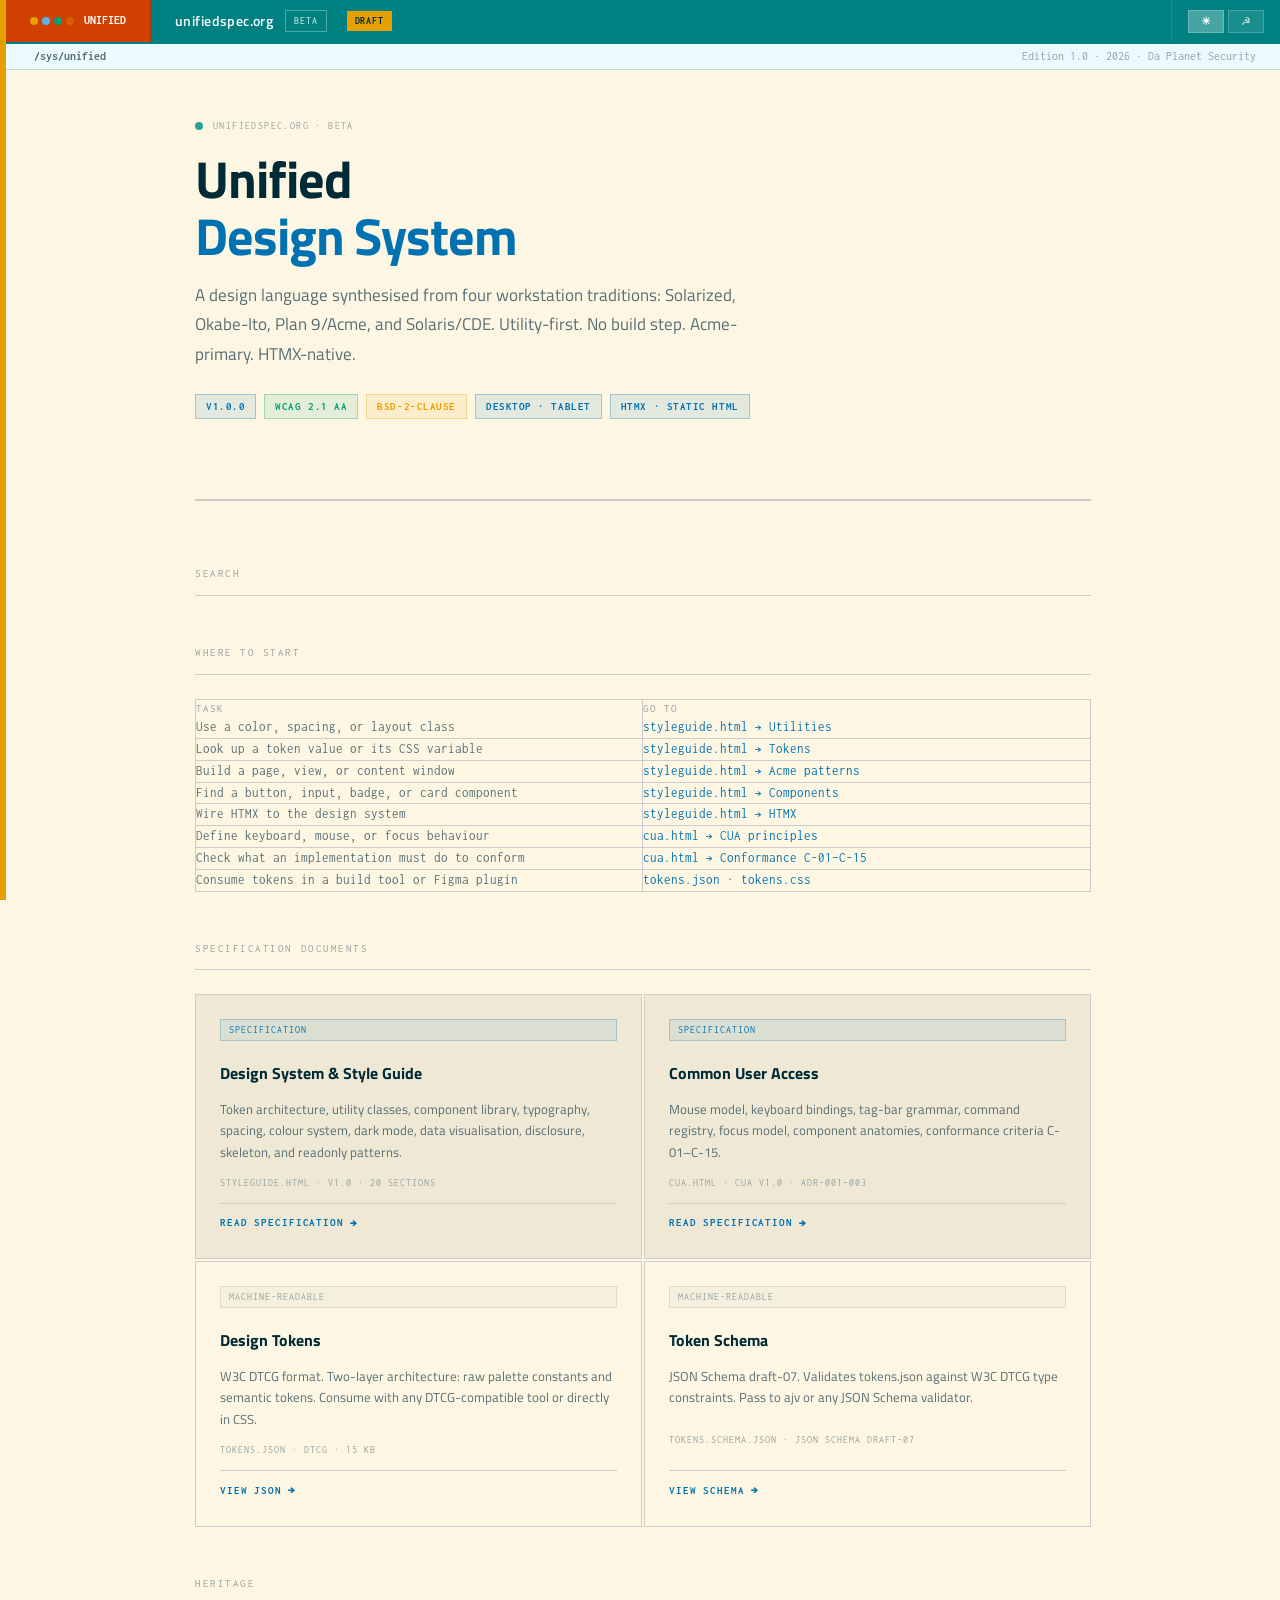
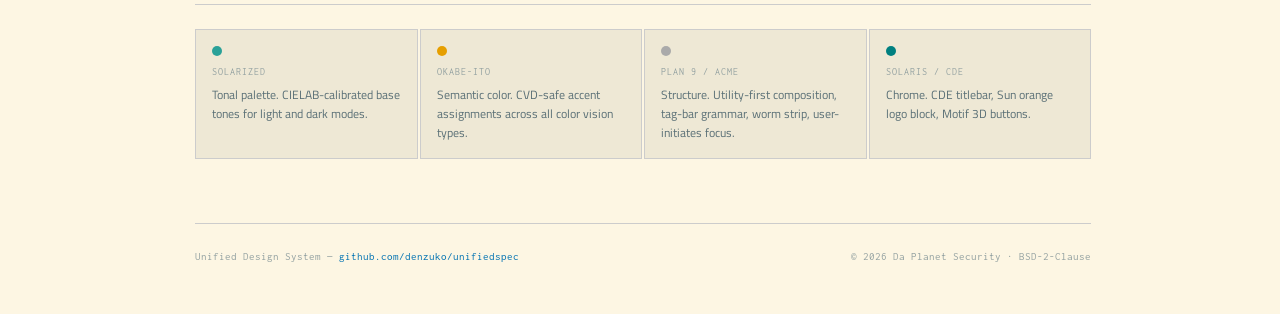
==== commit 98cb8631: "fix: styleguide is a reference doc, not a website styleguide.html: - Remove 'If you want to...' quic" ====
--- a/index.html
+++ b/index.html
@@ -223,6 +223,77 @@
     <div id="pagefind-search"></div>
   </div>
 
+
+  <div class="section-head">Where to start</div>
+  <div style="margin-bottom:48px;border:1px solid var(--border-lt)">
+    <div style="display:grid;grid-template-columns:1fr 1fr;border-bottom:1px solid var(--border-lt)">
+      <div style="padding:var(--sp-4) var(--sp-5);border-right:1px solid var(--border-lt)">
+        <div style="font-family:var(--font-mono);font-size:0.6875rem;color:var(--fg-faint);text-transform:uppercase;letter-spacing:.1em;margin-bottom:var(--sp-2)">Task</div>
+        <div style="font-family:var(--font-mono);font-size:0.8125rem;color:var(--fg-body)">Use a color, spacing, or layout class</div>
+      </div>
+      <div style="padding:var(--sp-4) var(--sp-5)">
+        <div style="font-family:var(--font-mono);font-size:0.6875rem;color:var(--fg-faint);text-transform:uppercase;letter-spacing:.1em;margin-bottom:var(--sp-2)">Go to</div>
+        <div style="font-family:var(--font-mono);font-size:0.8125rem"><a href="styleguide.html#utilities">styleguide.html &#8594; Utilities</a></div>
+      </div>
+    </div>
+    <div style="display:grid;grid-template-columns:1fr 1fr;border-bottom:1px solid var(--border-lt)">
+      <div style="padding:var(--sp-4) var(--sp-5);border-right:1px solid var(--border-lt)">
+        <div style="font-family:var(--font-mono);font-size:0.8125rem;color:var(--fg-body)">Look up a token value or its CSS variable</div>
+      </div>
+      <div style="padding:var(--sp-4) var(--sp-5)">
+        <div style="font-family:var(--font-mono);font-size:0.8125rem"><a href="styleguide.html#tokens">styleguide.html &#8594; Tokens</a></div>
+      </div>
+    </div>
+    <div style="display:grid;grid-template-columns:1fr 1fr;border-bottom:1px solid var(--border-lt)">
+      <div style="padding:var(--sp-4) var(--sp-5);border-right:1px solid var(--border-lt)">
+        <div style="font-family:var(--font-mono);font-size:0.8125rem;color:var(--fg-body)">Build a page, view, or content window</div>
+      </div>
+      <div style="padding:var(--sp-4) var(--sp-5)">
+        <div style="font-family:var(--font-mono);font-size:0.8125rem"><a href="styleguide.html#acme">styleguide.html &#8594; Acme patterns</a></div>
+      </div>
+    </div>
+    <div style="display:grid;grid-template-columns:1fr 1fr;border-bottom:1px solid var(--border-lt)">
+      <div style="padding:var(--sp-4) var(--sp-5);border-right:1px solid var(--border-lt)">
+        <div style="font-family:var(--font-mono);font-size:0.8125rem;color:var(--fg-body)">Find a button, input, badge, or card component</div>
+      </div>
+      <div style="padding:var(--sp-4) var(--sp-5)">
+        <div style="font-family:var(--font-mono);font-size:0.8125rem"><a href="styleguide.html#buttons">styleguide.html &#8594; Components</a></div>
+      </div>
+    </div>
+    <div style="display:grid;grid-template-columns:1fr 1fr;border-bottom:1px solid var(--border-lt)">
+      <div style="padding:var(--sp-4) var(--sp-5);border-right:1px solid var(--border-lt)">
+        <div style="font-family:var(--font-mono);font-size:0.8125rem;color:var(--fg-body)">Wire HTMX to the design system</div>
+      </div>
+      <div style="padding:var(--sp-4) var(--sp-5)">
+        <div style="font-family:var(--font-mono);font-size:0.8125rem"><a href="styleguide.html#htmx">styleguide.html &#8594; HTMX</a></div>
+      </div>
+    </div>
+    <div style="display:grid;grid-template-columns:1fr 1fr;border-bottom:1px solid var(--border-lt)">
+      <div style="padding:var(--sp-4) var(--sp-5);border-right:1px solid var(--border-lt)">
+        <div style="font-family:var(--font-mono);font-size:0.8125rem;color:var(--fg-body)">Define keyboard, mouse, or focus behaviour</div>
+      </div>
+      <div style="padding:var(--sp-4) var(--sp-5)">
+        <div style="font-family:var(--font-mono);font-size:0.8125rem"><a href="cua.html#principles">cua.html &#8594; CUA principles</a></div>
+      </div>
+    </div>
+    <div style="display:grid;grid-template-columns:1fr 1fr;border-bottom:1px solid var(--border-lt)">
+      <div style="padding:var(--sp-4) var(--sp-5);border-right:1px solid var(--border-lt)">
+        <div style="font-family:var(--font-mono);font-size:0.8125rem;color:var(--fg-body)">Check what an implementation must do to conform</div>
+      </div>
+      <div style="padding:var(--sp-4) var(--sp-5)">
+        <div style="font-family:var(--font-mono);font-size:0.8125rem"><a href="cua.html#conformance">cua.html &#8594; Conformance C-01&#8211;C-15</a></div>
+      </div>
+    </div>
+    <div style="display:grid;grid-template-columns:1fr 1fr">
+      <div style="padding:var(--sp-4) var(--sp-5);border-right:1px solid var(--border-lt)">
+        <div style="font-family:var(--font-mono);font-size:0.8125rem;color:var(--fg-body)">Consume tokens in a build tool or Figma plugin</div>
+      </div>
+      <div style="padding:var(--sp-4) var(--sp-5)">
+        <div style="font-family:var(--font-mono);font-size:0.8125rem"><a href="tokens.json">tokens.json</a> &#183; <a href="tokens.css">tokens.css</a></div>
+      </div>
+    </div>
+  </div>
+
   <div class="section-head">Specification documents</div>
   <div class="cards-primary">
     <a href="styleguide.html" class="card">
